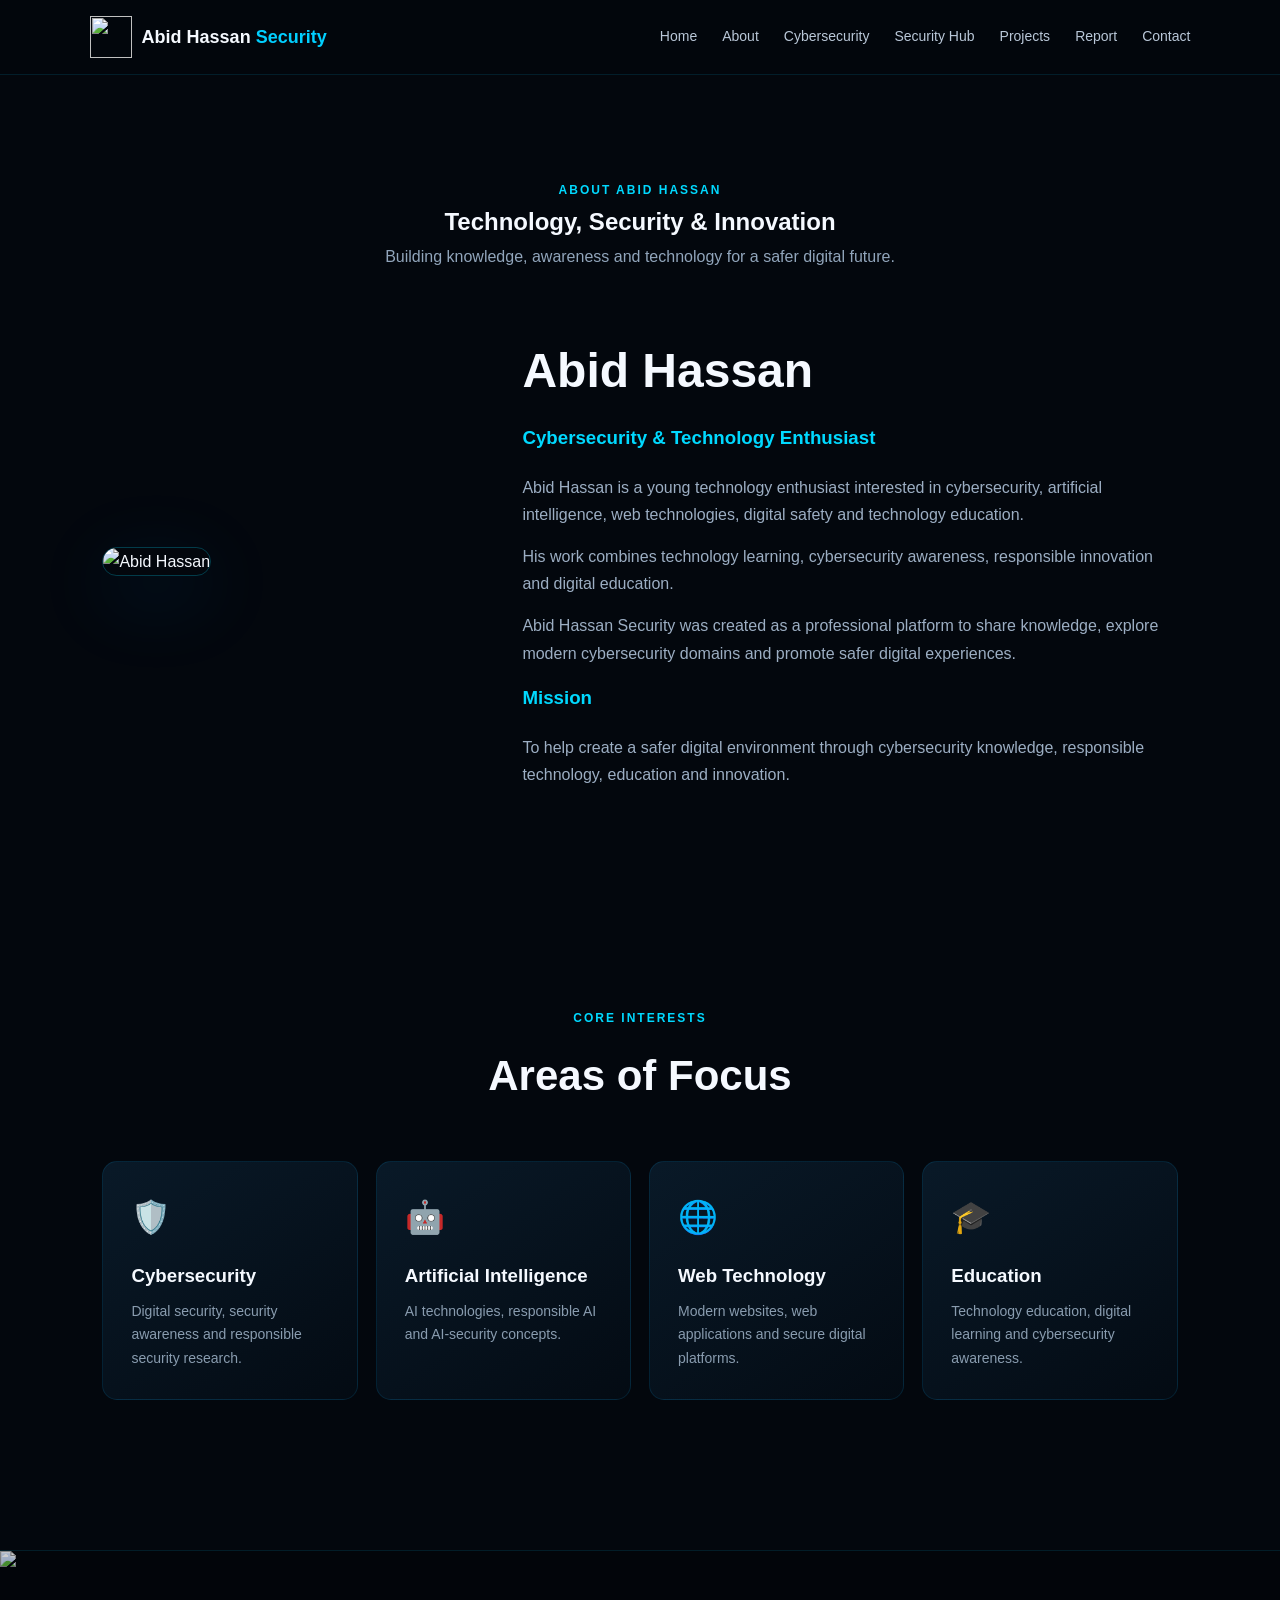
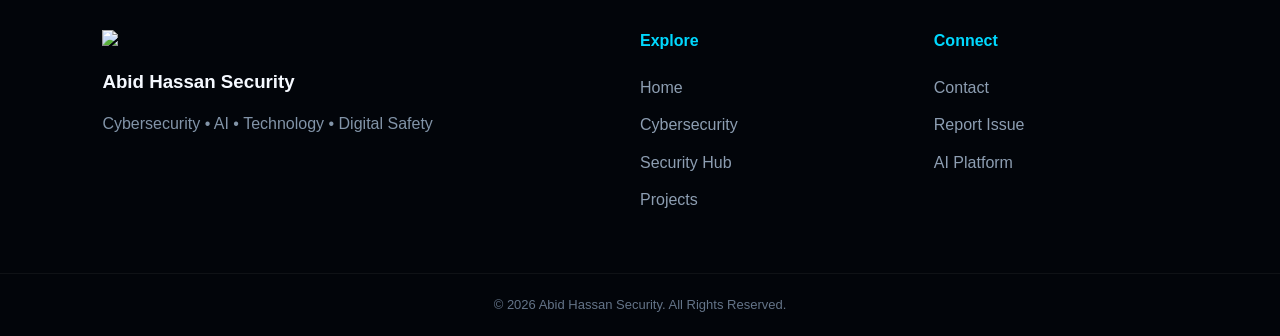
==== about.html @ 2f2d0b99 "Create about.html" ====
<!DOCTYPE html><html lang="en">
<head>
<meta charset="UTF-8">
<meta name="viewport" content="width=device-width, initial-scale=1.0">
<title>About Abid Hassan | Abid Hassan Security</title>
<link rel="stylesheet" href="css/style.css">
</head><body><header class="navbar"><a href="index.html" class="brand">
<img src="https://raw.githubusercontent.com/namkfoundation/abid-hassan-security/fb8f4940ae5624126b6e4bd5042d0699e70e4935/file_0000000018d48211a0d478bd976e3e3c.png">
<span>Abid Hassan <b>Security</b></span>
</a><button class="menu-btn" id="menuBtn">☰</button>

<nav id="navMenu">
<a href="index.html">Home</a>
<a href="about.html">About</a>
<a href="services.html">Cybersecurity</a>
<a href="security-hub.html">Security Hub</a>
<a href="projects.html">Projects</a>
<a href="report.html">Report</a>
<a href="contact.html">Contact</a>
</nav></header><main><section class="section"><div class="section-heading"><span class="section-tag">ABOUT ABID HASSAN</span>

<h1>Technology, Security & Innovation</h1><p>
Building knowledge, awareness and technology for a safer digital future.
</p></div><div class="about-preview"><div class="profile-image"><img src="https://raw.githubusercontent.com/namkfoundation/abid-hassan-security/aa9bbcb8695d0a6e6bb250c6fa097f290bcb20d4/file_000000001f708208ba8bdd64ca1b322e.png"
alt="Abid Hassan">

</div><div class="about-text"><h2>Abid Hassan</h2><h3>Cybersecurity & Technology Enthusiast</h3><p>
Abid Hassan is a young technology enthusiast interested in
cybersecurity, artificial intelligence, web technologies,
digital safety and technology education.
</p><p>
His work combines technology learning, cybersecurity awareness,
responsible innovation and digital education.
</p><p>
Abid Hassan Security was created as a professional platform to
share knowledge, explore modern cybersecurity domains and promote
safer digital experiences.
</p><h3>Mission</h3><p>
To help create a safer digital environment through cybersecurity
knowledge, responsible technology, education and innovation.
</p></div></div></section><section class="section"><div class="section-heading"><span class="section-tag">CORE INTERESTS</span>

<h2>Areas of Focus</h2></div><div class="card-grid"><div class="security-card">
<span>🛡️</span>
<h3>Cybersecurity</h3>
<p>Digital security, security awareness and responsible security research.</p>
</div><div class="security-card">
<span>🤖</span>
<h3>Artificial Intelligence</h3>
<p>AI technologies, responsible AI and AI-security concepts.</p>
</div><div class="security-card">
<span>🌐</span>
<h3>Web Technology</h3>
<p>Modern websites, web applications and secure digital platforms.</p>
</div><div class="security-card">
<span>🎓</span>
<h3>Education</h3>
<p>Technology education, digital learning and cybersecurity awareness.</p>
</div></div></section></main><footer><div class="footer-image">
<img src="https://raw.githubusercontent.com/namkfoundation/abid-hassan-security/aa9bbcb8695d0a6e6bb250c6fa097f290bcb20d4/file_00000000b5c482118110d3dd2d771f47.png">
</div><div class="footer-content"><div class="footer-brand">
<img src="https://raw.githubusercontent.com/namkfoundation/abid-hassan-security/fb8f4940ae5624126b6e4bd5042d0699e70e4935/file_0000000018d48211a0d478bd976e3e3c.png">
<h3>Abid Hassan Security</h3>
<p>Cybersecurity • AI • Technology • Digital Safety</p>
</div><div class="footer-links">
<h4>Explore</h4>
<a href="index.html">Home</a>
<a href="services.html">Cybersecurity</a>
<a href="security-hub.html">Security Hub</a>
<a href="projects.html">Projects</a>
</div><div class="footer-links">
<h4>Connect</h4>
<a href="contact.html">Contact</a>
<a href="report.html">Report Issue</a>
<a href="https://abidhasanlive.vercel.app" target="_blank">AI Platform</a>
</div></div><div class="copyright">
© 2026 Abid Hassan Security. All Rights Reserved.
</div></footer><script src="js/script.js"></script></body>
</html>
---- css/style.css ----
* {
    margin: 0;
    padding: 0;
    box-sizing: border-box;
}

html {
    scroll-behavior: smooth;
}

body {
    font-family: Arial, Helvetica, sans-serif;
    background: #03070d;
    color: #f5f9ff;
    line-height: 1.7;
}

a {
    text-decoration: none;
    color: inherit;
}

.navbar {
    position: sticky;
    top: 0;
    z-index: 1000;

    display: flex;
    align-items: center;
    justify-content: space-between;

    padding: 16px 7%;

    background: rgba(3, 7, 13, 0.9);
    backdrop-filter: blur(15px);

    border-bottom: 1px solid rgba(0, 200, 255, 0.12);
}

.brand {
    display: flex;
    align-items: center;
    gap: 10px;

    font-size: 18px;
    font-weight: 700;
}

.brand img {
    width: 42px;
    height: 42px;
    object-fit: contain;
}

.brand b {
    color: #00cfff;
}

nav {
    display: flex;
    gap: 25px;
}

nav a {
    color: #b9c7d8;
    font-size: 14px;
    transition: .3s;
}

nav a:hover {
    color: #00d9ff;
}

.menu-btn {
    display: none;
    background: none;
    border: 0;
    color: white;
    font-size: 28px;
}

.hero {
    min-height: 88vh;

    display: flex;
    align-items: center;
    justify-content: space-between;

    padding: 70px 8%;

    position: relative;
    overflow: hidden;

    background:
        radial-gradient(circle at 80% 45%, rgba(0, 170, 255, .16), transparent 30%),
        radial-gradient(circle at 20% 80%, rgba(0, 100, 255, .08), transparent 30%);
}

.hero-content {
    max-width: 650px;
    z-index: 2;
}

.badge,
.section-tag {
    color: #00d9ff;
    font-size: 12px;
    letter-spacing: 2px;
    font-weight: bold;
}

.hero h1 {
    font-size: clamp(48px, 7vw, 90px);
    line-height: 1.05;
    margin: 20px 0;
}

.hero h1 span {
    color: #00d9ff;
}

.hero p {
    max-width: 600px;
    color: #9fb0c5;
    font-size: 17px;
}

.hero-buttons {
    display: flex;
    gap: 15px;
    margin-top: 30px;
}

.btn {
    display: inline-block;

    padding: 13px 22px;

    border-radius: 8px;

    font-weight: 700;

    transition: .3s;
}

.primary {
    background: #00bfe8;
    color: #001018;
}

.primary:hover {
    transform: translateY(-3px);
    box-shadow: 0 10px 30px rgba(0, 200, 255, .25);
}

.secondary {
    border: 1px solid #23546b;
    color: #dcefff;
}

.secondary:hover {
    border-color: #00d9ff;
}

.hero-visual {
    width: 420px;
    height: 420px;
    position: relative;

    display: flex;
    align-items: center;
    justify-content: center;
}

.shield {
    width: 180px;
    height: 210px;

    display: flex;
    align-items: center;
    justify-content: center;

    font-size: 100px;

    border: 1px solid rgba(0, 220, 255, .4);

    background: rgba(0, 160, 220, .05);

    clip-path: polygon(
        50% 0%,
        90% 15%,
        85% 65%,
        50% 100%,
        15% 65%,
        10% 15%
    );

    box-shadow:
        0 0 40px rgba(0, 210, 255, .18),
        inset 0 0 40px rgba(0, 210, 255, .08);

    animation: float 4s ease-in-out infinite;
}

.orbit {
    position: absolute;

    border: 1px solid rgba(0, 200, 255, .2);

    border-radius: 50%;

    animation: spin 12s linear infinite;
}

.orbit1 {
    width: 310px;
    height: 310px;
}

.orbit2 {
    width: 400px;
    height: 400px;

    animation-duration: 18s;
    animation-direction: reverse;
}

.node {
    width: 8px;
    height: 8px;

    border-radius: 50%;

    background: #00d9ff;

    position: absolute;

    box-shadow: 0 0 20px #00d9ff;
}

.node1 {
    top: 35px;
    left: 190px;
}

.node2 {
    right: 20px;
    top: 200px;
}

.node3 {
    bottom: 50px;
    left: 80px;
}

.node4 {
    left: 30px;
    top: 100px;
}

@keyframes spin {
    to {
        transform: rotate(360deg);
    }
}

@keyframes float {
    0%, 100% {
        transform: translateY(0);
    }

    50% {
        transform: translateY(-15px);
    }
}

.section {
    padding: 100px 8%;
}

.about-preview {
    display: grid;
    grid-template-columns: 350px 1fr;
    gap: 70px;
    align-items: center;
}

.profile-image {
    position: relative;
}

.profile-image img {
    width: 100%;
    border-radius: 20px;

    border: 1px solid rgba(0, 220, 255, .25);

    box-shadow:
        0 20px 80px rgba(0, 150, 255, .15);
}

.about-text h2 {
    font-size: 48px;
    margin: 10px 0;
}

.about-text h3 {
    color: #00d9ff;
    margin-bottom: 20px;
}

.about-text p {
    color: #9caec3;
    margin-bottom: 15px;
}

.text-link {
    display: inline-block;
    margin-top: 15px;

    color: #00d9ff;
    font-weight: bold;
}

.section-heading {
    text-align: center;
    max-width: 700px;
    margin: 0 auto 50px;
}

.section-heading h2 {
    font-size: 42px;
    margin: 10px 0;
}

.section-heading p {
    color: #91a5bb;
}

.card-grid {
    display: grid;

    grid-template-columns: repeat(4, 1fr);

    gap: 18px;
}

.security-card {
    padding: 28px;

    min-height: 220px;

    background: linear-gradient(
        145deg,
        rgba(10, 28, 43, .9),
        rgba(4, 12, 20, .9)
    );

    border: 1px solid rgba(0, 180, 255, .13);

    border-radius: 15px;

    transition: .3s;
}

.security-card:hover {
    transform: translateY(-7px);

    border-color: rgba(0, 220, 255, .5);

    box-shadow: 0 15px 40px rgba(0, 170, 255, .08);
}

.security-card span {
    font-size: 32px;
}

.security-card h3 {
    margin: 15px 0 8px;
}

.security-card p {
    color: #899caf;
    font-size: 14px;
}

.cta {
    display: flex;

    align-items: center;
    justify-content: space-between;

    gap: 30px;

    background:
        linear-gradient(
            100deg,
            rgba(0, 170, 230, .08),
            rgba(0, 0, 0, 0)
        );

    border-top: 1px solid rgba(0, 190, 255, .12);
    border-bottom: 1px solid rgba(0, 190, 255, .12);
}

.cta h2 {
    font-size: 38px;
    margin: 8px 0;
}

.cta p {
    color: #91a5bb;
}

.ai-section {
    padding-top: 50px;
}

.ai-box {
    display: flex;
    align-items: center;
    justify-content: space-between;

    padding: 45px;

    border-radius: 20px;

    border: 1px solid rgba(0, 200, 255, .18);

    background:
        radial-gradient(
            circle at 90% 50%,
            rgba(0, 200, 255, .1),
            transparent 40%
        );
}

.ai-box h2 {
    font-size: 38px;
    margin: 8px 0;
}

.ai-box p {
    color: #94a8bb;
}

footer {
    margin-top: 50px;

    background: #02050a;

    border-top: 1px solid rgba(0, 200, 255, .12);
}

.footer-image img {
    width: 100%;
    max-height: 260px;
    object-fit: cover;
    display: block;
    opacity: .8;
}

.footer-content {
    display: grid;
    grid-template-columns: 2fr 1fr 1fr;

    gap: 50px;

    padding: 60px 8%;
}

.footer-brand img {
    width: 55px;
}

.footer-brand h3 {
    margin: 12px 0;
}

.footer-brand p {
    color: #8294a8;
}

.footer-links {
    display: flex;
    flex-direction: column;
    gap: 10px;
}

.footer-links h4 {
    color: #00d9ff;
    margin-bottom: 10px;
}

.footer-links a {
    color: #8d9eb2;
}

.footer-links a:hover {
    color: #00d9ff;
}

.socials {
    display: flex;
    flex-wrap: wrap;

    justify-content: center;

    gap: 15px;

    padding: 25px 8%;

    border-top: 1px solid rgba(255,255,255,.05);
}

.socials a {
    color: #9dafc2;
    font-size: 13px;
}

.socials a:hover {
    color: #00d9ff;
}

.copyright {
    text-align: center;

    padding: 20px;

    color: #647488;

    font-size: 13px;

    border-top: 1px solid rgba(255,255,255,.05);
}

@media (max-width: 1000px) {

    .card-grid {
        grid-template-columns: repeat(2, 1fr);
    }

    .hero {
        flex-direction: column;
        text-align: center;
    }

    .hero-content {
        margin-bottom: 50px;
    }

    .hero-buttons {
        justify-content: center;
    }

}

@media (max-width: 750px) {

    .navbar {
        padding: 12px 5%;
    }

    .menu-btn {
        display: block;
    }

    nav {
        display: none;

        position: absolute;

        top: 70px;
        left: 0;

        width: 100%;

        padding: 20px;

        flex-direction: column;

        background: #03070d;

        border-bottom: 1px solid rgba(0, 200, 255, .15);
    }

    nav.active {
        display: flex;
    }

    .hero {
        min-height: auto;
        padding: 80px 6%;
    }

    .hero-visual {
        width: 300px;
        height: 300px;
    }

    .shield {
        width: 130px;
        height: 160px;
        font-size: 70px;
    }

    .orbit1 {
        width: 230px;
        height: 230px;
    }

    .orbit2 {
        width: 290px;
        height: 290px;
    }

    .section {
        padding: 70px 6%;
    }

    .about-preview {
        grid-template-columns: 1fr;
        gap: 35px;
    }

    .card-grid {
        grid-template-columns: 1fr;
    }

    .cta,
    .ai-box {
        flex-direction: column;
        align-items: flex-start;
    }

    .footer-content {
        grid-template-columns: 1fr;
    }

    .section-heading h2 {
        font-size: 32px;
    }

    .about-text h2 {
        font-size: 38px;
    }

}
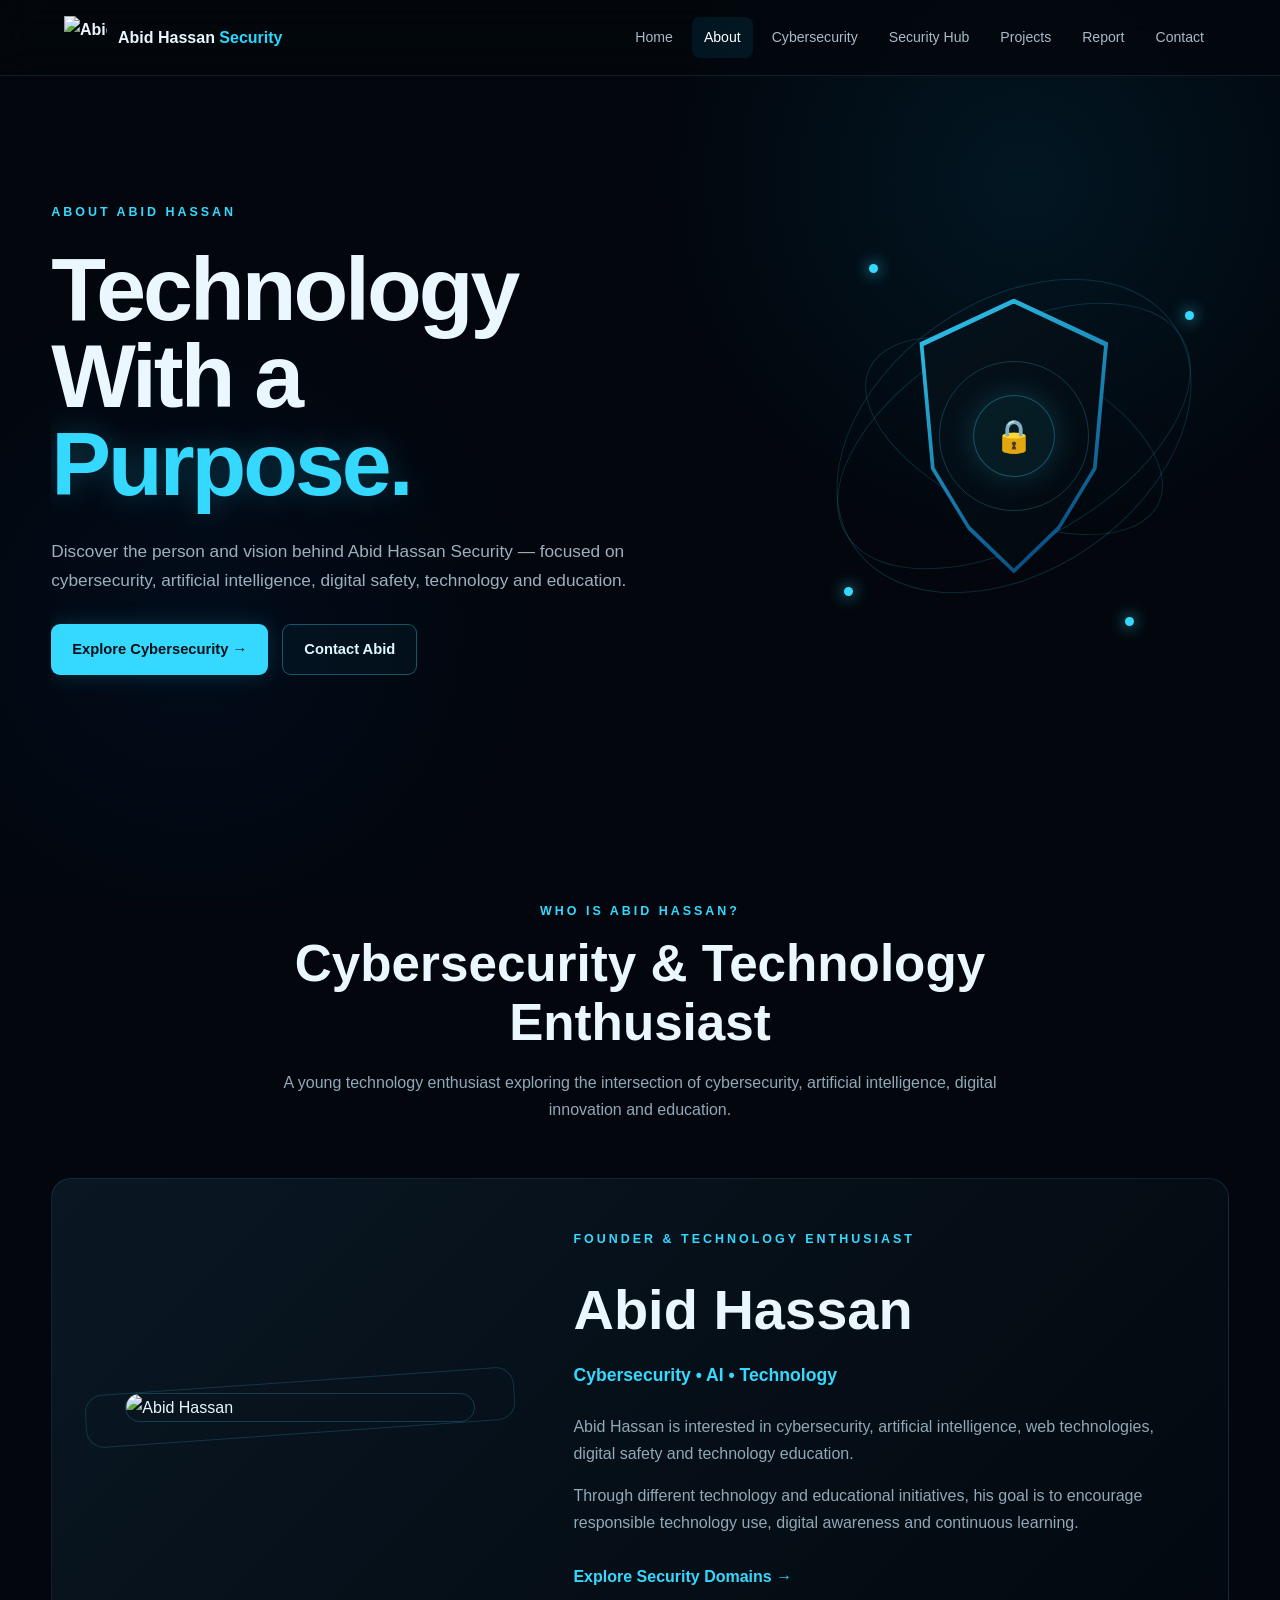
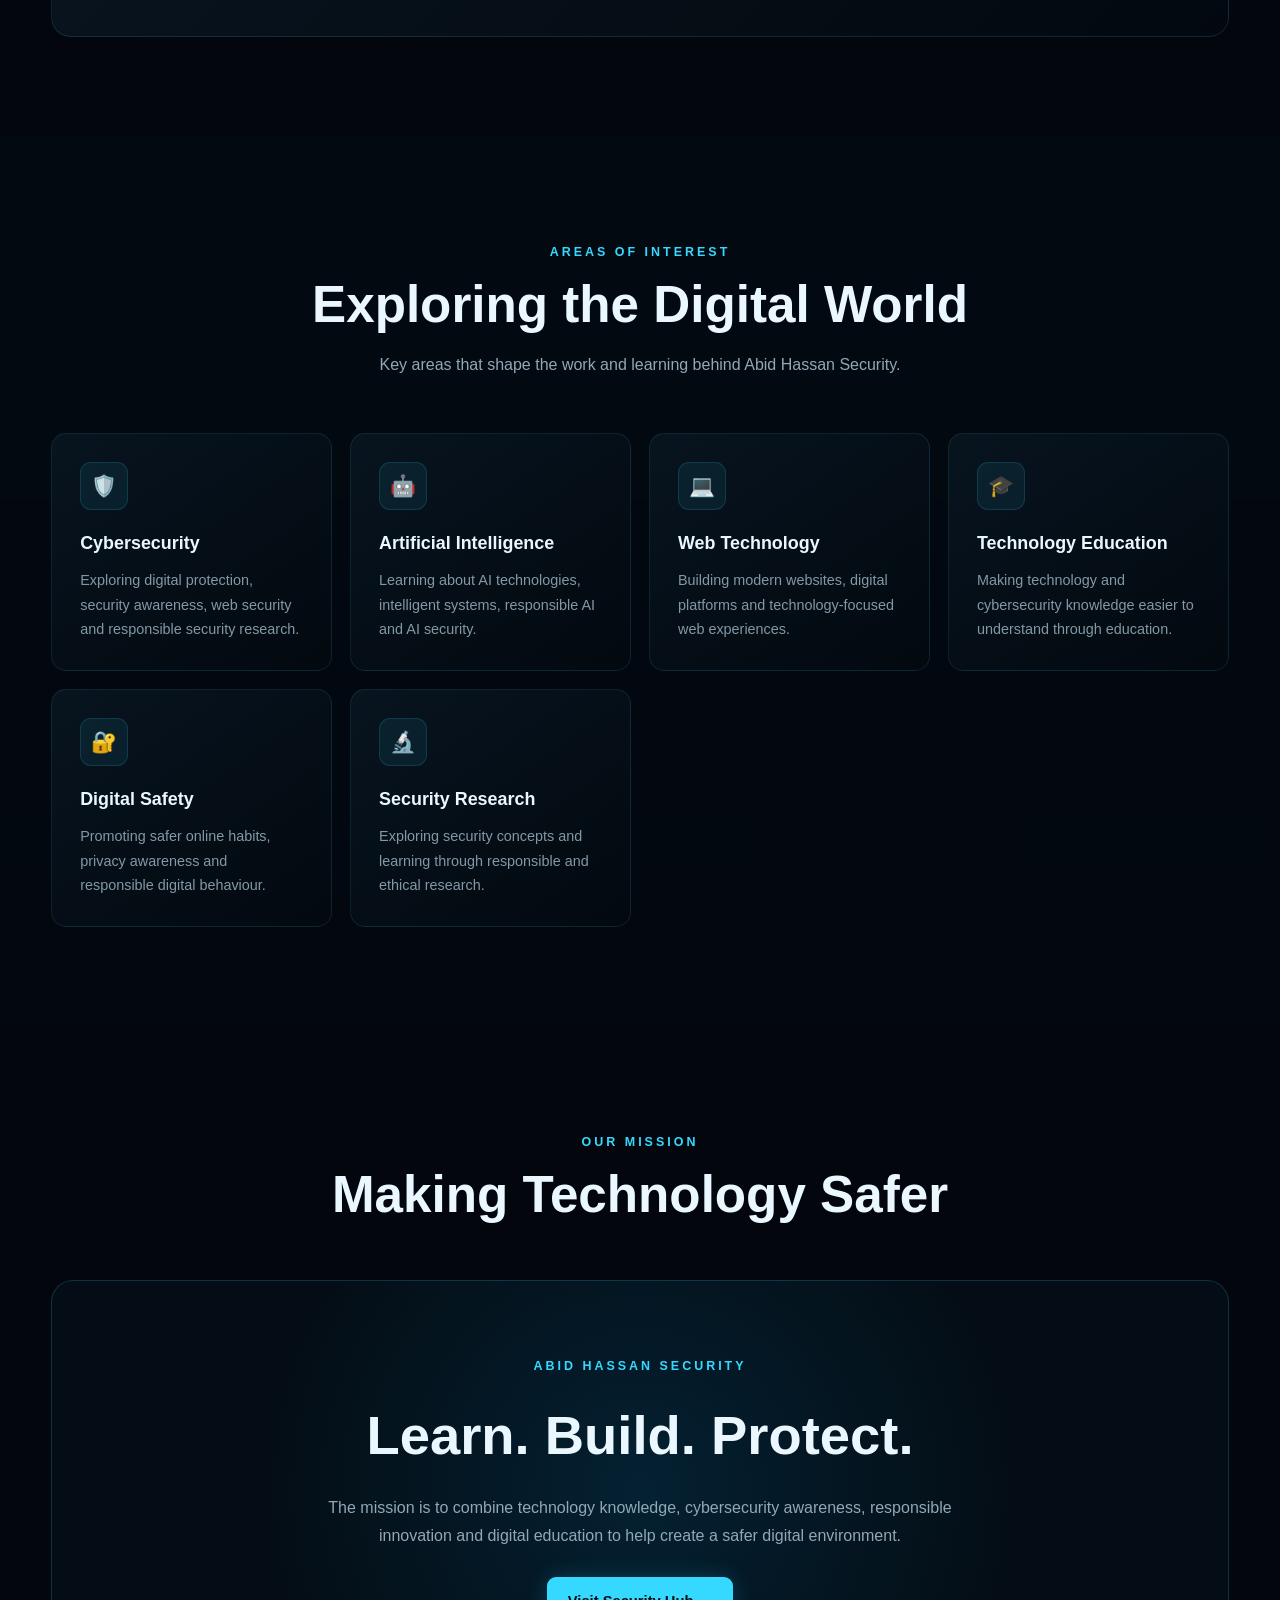
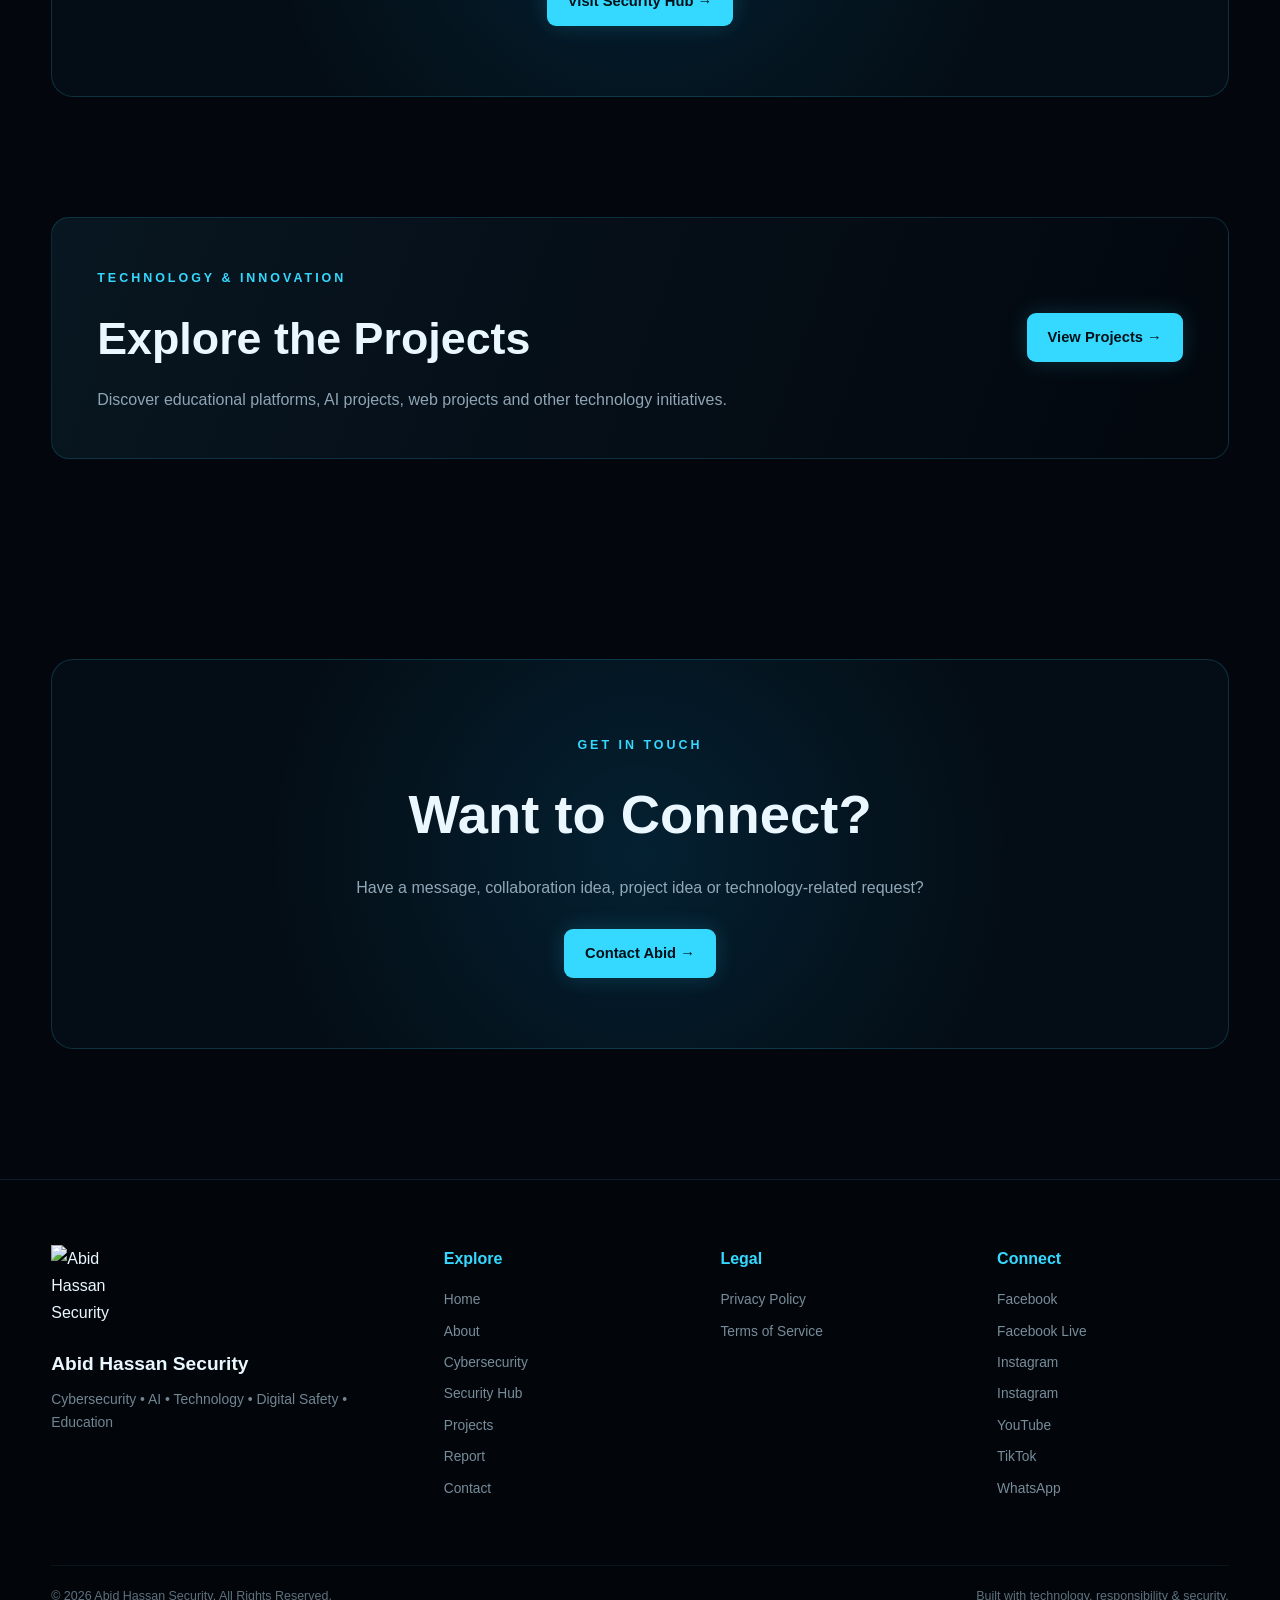
==== commit 5f522f52: "Update about.html" ====
--- a/about.html
+++ b/about.html
@@ -1,79 +1,583 @@
-<!DOCTYPE html><html lang="en">
+<!DOCTYPE html>
+<html lang="en">
 <head>
-<meta charset="UTF-8">
-<meta name="viewport" content="width=device-width, initial-scale=1.0">
-<title>About Abid Hassan | Abid Hassan Security</title>
-<link rel="stylesheet" href="css/style.css">
-</head><body><header class="navbar"><a href="index.html" class="brand">
-<img src="https://raw.githubusercontent.com/namkfoundation/abid-hassan-security/fb8f4940ae5624126b6e4bd5042d0699e70e4935/file_0000000018d48211a0d478bd976e3e3c.png">
-<span>Abid Hassan <b>Security</b></span>
-</a><button class="menu-btn" id="menuBtn">☰</button>
-
-<nav id="navMenu">
-<a href="index.html">Home</a>
-<a href="about.html">About</a>
-<a href="services.html">Cybersecurity</a>
-<a href="security-hub.html">Security Hub</a>
-<a href="projects.html">Projects</a>
-<a href="report.html">Report</a>
-<a href="contact.html">Contact</a>
-</nav></header><main><section class="section"><div class="section-heading"><span class="section-tag">ABOUT ABID HASSAN</span>
-
-<h1>Technology, Security & Innovation</h1><p>
-Building knowledge, awareness and technology for a safer digital future.
-</p></div><div class="about-preview"><div class="profile-image"><img src="https://raw.githubusercontent.com/namkfoundation/abid-hassan-security/aa9bbcb8695d0a6e6bb250c6fa097f290bcb20d4/file_000000001f708208ba8bdd64ca1b322e.png"
-alt="Abid Hassan">
-
-</div><div class="about-text"><h2>Abid Hassan</h2><h3>Cybersecurity & Technology Enthusiast</h3><p>
-Abid Hassan is a young technology enthusiast interested in
-cybersecurity, artificial intelligence, web technologies,
-digital safety and technology education.
-</p><p>
-His work combines technology learning, cybersecurity awareness,
-responsible innovation and digital education.
-</p><p>
-Abid Hassan Security was created as a professional platform to
-share knowledge, explore modern cybersecurity domains and promote
-safer digital experiences.
-</p><h3>Mission</h3><p>
-To help create a safer digital environment through cybersecurity
-knowledge, responsible technology, education and innovation.
-</p></div></div></section><section class="section"><div class="section-heading"><span class="section-tag">CORE INTERESTS</span>
-
-<h2>Areas of Focus</h2></div><div class="card-grid"><div class="security-card">
-<span>🛡️</span>
-<h3>Cybersecurity</h3>
-<p>Digital security, security awareness and responsible security research.</p>
-</div><div class="security-card">
-<span>🤖</span>
-<h3>Artificial Intelligence</h3>
-<p>AI technologies, responsible AI and AI-security concepts.</p>
-</div><div class="security-card">
-<span>🌐</span>
-<h3>Web Technology</h3>
-<p>Modern websites, web applications and secure digital platforms.</p>
-</div><div class="security-card">
-<span>🎓</span>
-<h3>Education</h3>
-<p>Technology education, digital learning and cybersecurity awareness.</p>
-</div></div></section></main><footer><div class="footer-image">
-<img src="https://raw.githubusercontent.com/namkfoundation/abid-hassan-security/aa9bbcb8695d0a6e6bb250c6fa097f290bcb20d4/file_00000000b5c482118110d3dd2d771f47.png">
-</div><div class="footer-content"><div class="footer-brand">
-<img src="https://raw.githubusercontent.com/namkfoundation/abid-hassan-security/fb8f4940ae5624126b6e4bd5042d0699e70e4935/file_0000000018d48211a0d478bd976e3e3c.png">
-<h3>Abid Hassan Security</h3>
-<p>Cybersecurity • AI • Technology • Digital Safety</p>
-</div><div class="footer-links">
-<h4>Explore</h4>
-<a href="index.html">Home</a>
-<a href="services.html">Cybersecurity</a>
-<a href="security-hub.html">Security Hub</a>
-<a href="projects.html">Projects</a>
-</div><div class="footer-links">
-<h4>Connect</h4>
-<a href="contact.html">Contact</a>
-<a href="report.html">Report Issue</a>
-<a href="https://abidhasanlive.vercel.app" target="_blank">AI Platform</a>
-</div></div><div class="copyright">
-© 2026 Abid Hassan Security. All Rights Reserved.
-</div></footer><script src="js/script.js"></script></body>
+    <meta charset="UTF-8">
+    <meta name="viewport" content="width=device-width, initial-scale=1.0">
+
+    <title>About Abid Hassan | Abid Hassan Security</title>
+
+    <meta name="description" content="Learn about Abid Hassan, his cybersecurity, AI, technology and digital safety interests.">
+    <meta name="author" content="Abid Hassan">
+    <meta name="robots" content="index, follow">
+    <meta name="theme-color" content="#03070d">
+
+    <meta property="og:title" content="About Abid Hassan | Abid Hassan Security">
+    <meta property="og:description" content="Cybersecurity • AI • Technology • Digital Safety • Education">
+    <meta property="og:type" content="website">
+    <meta property="og:image" content="https://raw.githubusercontent.com/namkfoundation/abid-hassan-security/aa9bbcb8695d0a6e6bb250c6fa097f290bcb20d4/file_000000001f708208ba8bdd64ca1b322e.png">
+
+    <link rel="icon" type="image/png" href="assets/favicon.png">
+    <link rel="stylesheet" href="css/style.css">
+
+    <!-- Google Analytics -->
+    <script async src="https://www.googletagmanager.com/gtag/js?id=G-L0M68FBBTL"></script>
+    <script>
+        window.dataLayer = window.dataLayer || [];
+        function gtag(){dataLayer.push(arguments);}
+        gtag('js', new Date());
+
+        gtag('config', 'G-L0M68FBBTL');
+    </script>
+</head>
+
+<body>
+
+<!-- ================= HEADER ================= -->
+
+<header class="navbar">
+
+    <a href="index.html" class="logo">
+        <img
+            src="https://raw.githubusercontent.com/namkfoundation/abid-hassan-security/fb8f4940ae5624126b6e4bd5042d0699e70e4935/file_0000000018d48211a0d478bd976e3e3c.png"
+            alt="Abid Hassan Security Logo"
+        >
+        <span>Abid Hassan <strong>Security</strong></span>
+    </a>
+
+    <button
+        class="menu-btn"
+        id="menuBtn"
+        type="button"
+        aria-label="Toggle navigation"
+        aria-expanded="false"
+    >
+        ☰
+    </button>
+
+    <nav class="nav-menu" id="navMenu">
+
+        <a href="index.html">Home</a>
+        <a href="about.html" class="active">About</a>
+        <a href="services.html">Cybersecurity</a>
+        <a href="security-hub.html">Security Hub</a>
+        <a href="projects.html">Projects</a>
+        <a href="report.html">Report</a>
+        <a href="contact.html">Contact</a>
+
+    </nav>
+
+</header>
+
+
+<!-- ================= PAGE HERO ================= -->
+
+<section class="hero page-hero">
+
+    <div class="hero-content">
+
+        <span class="hero-label">
+            ABOUT ABID HASSAN
+        </span>
+
+        <h1>
+            Technology With a
+            <span>Purpose.</span>
+        </h1>
+
+        <p>
+            Discover the person and vision behind Abid Hassan Security —
+            focused on cybersecurity, artificial intelligence,
+            digital safety, technology and education.
+        </p>
+
+        <div class="hero-buttons">
+
+            <a href="services.html" class="btn primary-btn">
+                Explore Cybersecurity →
+            </a>
+
+            <a href="contact.html" class="btn secondary-btn">
+                Contact Abid
+            </a>
+
+        </div>
+
+    </div>
+
+
+    <div class="hero-visual">
+
+        <div class="orbit orbit-one"></div>
+        <div class="orbit orbit-two"></div>
+        <div class="orbit orbit-three"></div>
+
+        <div class="shield">
+
+            <div class="shield-inner">
+
+                <div class="shield-lock">
+                    🔒
+                </div>
+
+                <div class="shield-ring"></div>
+
+            </div>
+
+        </div>
+
+        <div class="node node-one"></div>
+        <div class="node node-two"></div>
+        <div class="node node-three"></div>
+        <div class="node node-four"></div>
+
+    </div>
+
+</section>
+
+
+<!-- ================= PROFILE ================= -->
+
+<section class="section">
+
+    <div class="section-heading">
+
+        <span>WHO IS ABID HASSAN?</span>
+
+        <h2>
+            Cybersecurity & Technology Enthusiast
+        </h2>
+
+        <p>
+            A young technology enthusiast exploring the intersection
+            of cybersecurity, artificial intelligence, digital
+            innovation and education.
+        </p>
+
+    </div>
+
+
+    <div class="about-preview">
+
+        <div class="about-image">
+
+            <img
+                src="https://raw.githubusercontent.com/namkfoundation/abid-hassan-security/aa9bbcb8695d0a6e6bb250c6fa097f290bcb20d4/file_000000001f708208ba8bdd64ca1b322e.png"
+                alt="Abid Hassan"
+            >
+
+        </div>
+
+
+        <div class="about-content">
+
+            <span class="small-label">
+                FOUNDER & TECHNOLOGY ENTHUSIAST
+            </span>
+
+            <h2>
+                Abid Hassan
+            </h2>
+
+            <h3>
+                Cybersecurity • AI • Technology
+            </h3>
+
+            <p>
+                Abid Hassan is interested in cybersecurity,
+                artificial intelligence, web technologies,
+                digital safety and technology education.
+            </p>
+
+            <p>
+                Through different technology and educational
+                initiatives, his goal is to encourage responsible
+                technology use, digital awareness and continuous
+                learning.
+            </p>
+
+            <a href="services.html" class="text-link">
+                Explore Security Domains →
+            </a>
+
+        </div>
+
+    </div>
+
+</section>
+
+
+<!-- ================= FOCUS AREAS ================= -->
+
+<section class="section dark-section">
+
+    <div class="section-heading">
+
+        <span>AREAS OF INTEREST</span>
+
+        <h2>
+            Exploring the Digital World
+        </h2>
+
+        <p>
+            Key areas that shape the work and learning behind
+            Abid Hassan Security.
+        </p>
+
+    </div>
+
+
+    <div class="security-grid">
+
+        <div class="security-card">
+
+            <div class="card-icon">🛡️</div>
+
+            <h3>
+                Cybersecurity
+            </h3>
+
+            <p>
+                Exploring digital protection, security awareness,
+                web security and responsible security research.
+            </p>
+
+        </div>
+
+
+        <div class="security-card">
+
+            <div class="card-icon">🤖</div>
+
+            <h3>
+                Artificial Intelligence
+            </h3>
+
+            <p>
+                Learning about AI technologies, intelligent systems,
+                responsible AI and AI security.
+            </p>
+
+        </div>
+
+
+        <div class="security-card">
+
+            <div class="card-icon">💻</div>
+
+            <h3>
+                Web Technology
+            </h3>
+
+            <p>
+                Building modern websites, digital platforms and
+                technology-focused web experiences.
+            </p>
+
+        </div>
+
+
+        <div class="security-card">
+
+            <div class="card-icon">🎓</div>
+
+            <h3>
+                Technology Education
+            </h3>
+
+            <p>
+                Making technology and cybersecurity knowledge
+                easier to understand through education.
+            </p>
+
+        </div>
+
+
+        <div class="security-card">
+
+            <div class="card-icon">🔐</div>
+
+            <h3>
+                Digital Safety
+            </h3>
+
+            <p>
+                Promoting safer online habits, privacy awareness
+                and responsible digital behaviour.
+            </p>
+
+        </div>
+
+
+        <div class="security-card">
+
+            <div class="card-icon">🔬</div>
+
+            <h3>
+                Security Research
+            </h3>
+
+            <p>
+                Exploring security concepts and learning through
+                responsible and ethical research.
+            </p>
+
+        </div>
+
+    </div>
+
+</section>
+
+
+<!-- ================= MISSION ================= -->
+
+<section class="section">
+
+    <div class="section-heading">
+
+        <span>OUR MISSION</span>
+
+        <h2>
+            Making Technology Safer
+        </h2>
+
+    </div>
+
+
+    <div class="cta">
+
+        <span>
+            ABID HASSAN SECURITY
+        </span>
+
+        <h2>
+            Learn. Build. Protect.
+        </h2>
+
+        <p>
+            The mission is to combine technology knowledge,
+            cybersecurity awareness, responsible innovation
+            and digital education to help create a safer
+            digital environment.
+        </p>
+
+        <a
+            href="security-hub.html"
+            class="btn primary-btn"
+        >
+            Visit Security Hub →
+        </a>
+
+    </div>
+
+</section>
+
+
+<!-- ================= TECHNOLOGY ================= -->
+
+<section class="section ai-section">
+
+    <div class="ai-box">
+
+        <div>
+
+            <span>
+                TECHNOLOGY & INNOVATION
+            </span>
+
+            <h2>
+                Explore the Projects
+            </h2>
+
+            <p>
+                Discover educational platforms, AI projects,
+                web projects and other technology initiatives.
+            </p>
+
+        </div>
+
+
+        <a
+            href="projects.html"
+            class="btn primary-btn"
+        >
+            View Projects →
+        </a>
+
+    </div>
+
+</section>
+
+
+<!-- ================= CONTACT CTA ================= -->
+
+<section class="section">
+
+    <div class="cta">
+
+        <span>
+            GET IN TOUCH
+        </span>
+
+        <h2>
+            Want to Connect?
+        </h2>
+
+        <p>
+            Have a message, collaboration idea, project idea
+            or technology-related request?
+        </p>
+
+        <a
+            href="contact.html"
+            class="btn primary-btn"
+        >
+            Contact Abid →
+        </a>
+
+    </div>
+
+</section>
+
+
+<!-- ================= FOOTER ================= -->
+
+<footer class="footer">
+
+    <div class="footer-container">
+
+
+        <div class="footer-brand">
+
+            <img
+                src="https://raw.githubusercontent.com/namkfoundation/abid-hassan-security/aa9bbcb8695d0a6e6bb250c6fa097f290bcb20d4/file_00000000b5c482118110d3dd2d771f47.png"
+                alt="Abid Hassan Security"
+            >
+
+            <h3>
+                Abid Hassan Security
+            </h3>
+
+            <p>
+                Cybersecurity • AI • Technology • Digital Safety • Education
+            </p>
+
+        </div>
+
+
+        <div class="footer-links">
+
+            <h4>
+                Explore
+            </h4>
+
+            <a href="index.html">Home</a>
+            <a href="about.html">About</a>
+            <a href="services.html">Cybersecurity</a>
+            <a href="security-hub.html">Security Hub</a>
+            <a href="projects.html">Projects</a>
+            <a href="report.html">Report</a>
+            <a href="contact.html">Contact</a>
+
+        </div>
+
+
+        <div class="footer-links">
+
+            <h4>
+                Legal
+            </h4>
+
+            <a href="privacy.html">Privacy Policy</a>
+            <a href="terms.html">Terms of Service</a>
+
+        </div>
+
+
+        <div class="footer-links">
+
+            <h4>
+                Connect
+            </h4>
+
+            <a
+                href="https://m.facebook.com/abidhasanef/"
+                target="_blank"
+                rel="noopener noreferrer"
+            >
+                Facebook
+            </a>
+
+            <a
+                href="https://m.facebook.com/abidhasanlive/"
+                target="_blank"
+                rel="noopener noreferrer"
+            >
+                Facebook Live
+            </a>
+
+            <a
+                href="https://www.instagram.com/abidhasanlive"
+                target="_blank"
+                rel="noopener noreferrer"
+            >
+                Instagram
+            </a>
+
+            <a
+                href="https://www.instagram.com/abidhasanef"
+                target="_blank"
+                rel="noopener noreferrer"
+            >
+                Instagram
+            </a>
+
+            <a
+                href="https://m.youtube.com/@abidhasanlive"
+                target="_blank"
+                rel="noopener noreferrer"
+            >
+                YouTube
+            </a>
+
+            <a
+                href="https://www.tiktok.com/@abidhasanlive"
+                target="_blank"
+                rel="noopener noreferrer"
+            >
+                TikTok
+            </a>
+
+            <a
+                href="https://wa.me/8801959829484"
+                target="_blank"
+                rel="noopener noreferrer"
+            >
+                WhatsApp
+            </a>
+
+        </div>
+
+    </div>
+
+
+    <div class="footer-bottom">
+
+        <p>
+            © 2026 Abid Hassan Security. All Rights Reserved.
+        </p>
+
+        <p>
+            Built with technology, responsibility & security.
+        </p>
+
+    </div>
+
+</footer>
+
+
+<!-- ================= JAVASCRIPT ================= -->
+
+<script src="js/script.js"></script>
+
+</body>
 </html>
--- a/css/style.css
+++ b/css/style.css
@@ -11,638 +11,1089 @@
 body {
     font-family: Arial, Helvetica, sans-serif;
     background: #03070d;
-    color: #f5f9ff;
+    color: #eaf7ff;
     line-height: 1.7;
-}
+    overflow-x: hidden;
+}
+
+body::before {
+    content: "";
+    position: fixed;
+    inset: 0;
+    pointer-events: none;
+    background:
+        radial-gradient(circle at 80% 20%, rgba(0, 180, 255, 0.09), transparent 30%),
+        radial-gradient(circle at 15% 70%, rgba(0, 100, 255, 0.06), transparent 28%);
+    z-index: -1;
+}
+
+
+/* ================= GLOBAL ================= */
 
 a {
+    color: inherit;
     text-decoration: none;
-    color: inherit;
-}
+}
+
+img {
+    max-width: 100%;
+    display: block;
+}
+
+.section {
+    width: min(1200px, 92%);
+    margin: auto;
+    padding: 100px 0;
+}
+
+.dark-section {
+    width: 100%;
+    padding-left: 4%;
+    padding-right: 4%;
+    background:
+        linear-gradient(
+            180deg,
+            rgba(3, 10, 18, 0.8),
+            rgba(2, 8, 15, 0.95)
+        );
+}
+
+.section-heading {
+    max-width: 760px;
+    margin: 0 auto 55px;
+    text-align: center;
+}
+
+.section-heading span,
+.small-label,
+.hero-label,
+.cta > span,
+.ai-box span {
+    color: #35d9ff;
+    font-size: 0.78rem;
+    font-weight: 700;
+    letter-spacing: 3px;
+}
+
+.section-heading h2 {
+    margin: 12px 0 16px;
+    font-size: clamp(2rem, 5vw, 3.2rem);
+    line-height: 1.15;
+}
+
+.section-heading p {
+    color: #91a8b7;
+    font-size: 1rem;
+}
+
+
+/* ================= NAVBAR ================= */
 
 .navbar {
     position: sticky;
     top: 0;
     z-index: 1000;
 
+    min-height: 76px;
+    padding: 12px 5%;
+
     display: flex;
     align-items: center;
     justify-content: space-between;
 
-    padding: 16px 7%;
-
-    background: rgba(3, 7, 13, 0.9);
-    backdrop-filter: blur(15px);
-
-    border-bottom: 1px solid rgba(0, 200, 255, 0.12);
-}
-
-.brand {
-    display: flex;
-    align-items: center;
-    gap: 10px;
-
-    font-size: 18px;
+    background: rgba(3, 7, 13, 0.86);
+    border-bottom: 1px solid rgba(80, 200, 255, 0.12);
+
+    backdrop-filter: blur(18px);
+    -webkit-backdrop-filter: blur(18px);
+}
+
+.logo {
+    display: flex;
+    align-items: center;
+    gap: 11px;
+
     font-weight: 700;
-}
-
-.brand img {
+    font-size: 1rem;
+    white-space: nowrap;
+}
+
+.logo img {
+    width: 43px;
+    height: 43px;
+    object-fit: contain;
+}
+
+.logo strong {
+    color: #28d8ff;
+}
+
+.nav-menu {
+    display: flex;
+    align-items: center;
+    gap: 7px;
+}
+
+.nav-menu a {
+    padding: 9px 12px;
+
+    color: #a9bac6;
+    font-size: 0.88rem;
+
+    border-radius: 8px;
+
+    transition: 0.3s ease;
+}
+
+.nav-menu a:hover,
+.nav-menu a.active {
+    color: #ffffff;
+    background: rgba(0, 190, 255, 0.09);
+}
+
+.nav-menu a:hover {
+    color: #35d9ff;
+}
+
+.menu-btn {
+    display: none;
+
+    border: 1px solid rgba(53, 217, 255, 0.3);
+    background: rgba(0, 180, 255, 0.07);
+
+    color: #35d9ff;
+
     width: 42px;
     height: 42px;
-    object-fit: contain;
-}
-
-.brand b {
-    color: #00cfff;
-}
-
-nav {
-    display: flex;
-    gap: 25px;
-}
-
-nav a {
-    color: #b9c7d8;
-    font-size: 14px;
-    transition: .3s;
-}
-
-nav a:hover {
-    color: #00d9ff;
-}
-
-.menu-btn {
-    display: none;
-    background: none;
-    border: 0;
-    color: white;
-    font-size: 28px;
-}
+
+    border-radius: 9px;
+
+    font-size: 1.3rem;
+    cursor: pointer;
+}
+
+
+/* ================= HERO ================= */
 
 .hero {
-    min-height: 88vh;
+    position: relative;
+    min-height: 720px;
+
+    width: min(1250px, 92%);
+    margin: auto;
 
     display: flex;
     align-items: center;
     justify-content: space-between;
 
-    padding: 70px 8%;
-
+    gap: 50px;
+    overflow: hidden;
+}
+
+.hero-content {
+    width: 55%;
     position: relative;
-    overflow: hidden;
-
-    background:
-        radial-gradient(circle at 80% 45%, rgba(0, 170, 255, .16), transparent 30%),
-        radial-gradient(circle at 20% 80%, rgba(0, 100, 255, .08), transparent 30%);
-}
-
-.hero-content {
+    z-index: 2;
+}
+
+.hero-label {
+    display: inline-block;
+    margin-bottom: 22px;
+}
+
+.hero h1 {
+    font-size: clamp(3rem, 7vw, 6.2rem);
+    line-height: 0.98;
+    letter-spacing: -3px;
+    max-width: 800px;
+}
+
+.hero h1 span {
+    display: block;
+    color: #35d9ff;
+    text-shadow:
+        0 0 30px rgba(53, 217, 255, 0.25);
+}
+
+.hero-content > p {
     max-width: 650px;
-    z-index: 2;
-}
-
-.badge,
-.section-tag {
-    color: #00d9ff;
-    font-size: 12px;
-    letter-spacing: 2px;
-    font-weight: bold;
-}
-
-.hero h1 {
-    font-size: clamp(48px, 7vw, 90px);
-    line-height: 1.05;
-    margin: 20px 0;
-}
-
-.hero h1 span {
-    color: #00d9ff;
-}
-
-.hero p {
-    max-width: 600px;
-    color: #9fb0c5;
-    font-size: 17px;
+    margin: 28px 0;
+
+    color: #9db0bd;
+    font-size: 1.08rem;
 }
 
 .hero-buttons {
     display: flex;
-    gap: 15px;
-    margin-top: 30px;
-}
+    flex-wrap: wrap;
+    gap: 14px;
+}
+
+
+/* ================= BUTTONS ================= */
 
 .btn {
-    display: inline-block;
-
-    padding: 13px 22px;
-
-    border-radius: 8px;
+    display: inline-flex;
+    align-items: center;
+    justify-content: center;
+
+    min-height: 48px;
+    padding: 12px 21px;
+
+    border-radius: 9px;
 
     font-weight: 700;
-
-    transition: .3s;
-}
-
-.primary {
-    background: #00bfe8;
+    font-size: 0.92rem;
+
+    transition:
+        transform 0.3s ease,
+        box-shadow 0.3s ease,
+        background 0.3s ease;
+}
+
+.primary-btn {
     color: #001018;
-}
-
-.primary:hover {
+    background: #35d9ff;
+
+    box-shadow:
+        0 0 22px rgba(53, 217, 255, 0.18);
+}
+
+.primary-btn:hover {
     transform: translateY(-3px);
-    box-shadow: 0 10px 30px rgba(0, 200, 255, .25);
-}
-
-.secondary {
-    border: 1px solid #23546b;
-    color: #dcefff;
-}
-
-.secondary:hover {
-    border-color: #00d9ff;
-}
+
+    box-shadow:
+        0 0 35px rgba(53, 217, 255, 0.38);
+}
+
+.secondary-btn {
+    border: 1px solid rgba(53, 217, 255, 0.35);
+    color: #dff8ff;
+    background: rgba(53, 217, 255, 0.04);
+}
+
+.secondary-btn:hover {
+    transform: translateY(-3px);
+    border-color: #35d9ff;
+    background: rgba(53, 217, 255, 0.09);
+}
+
+
+/* ================= HERO VISUAL ================= */
 
 .hero-visual {
-    width: 420px;
-    height: 420px;
     position: relative;
 
+    width: 430px;
+    height: 430px;
+
+    flex-shrink: 0;
+
     display: flex;
     align-items: center;
     justify-content: center;
 }
 
 .shield {
-    width: 180px;
-    height: 210px;
-
-    display: flex;
-    align-items: center;
-    justify-content: center;
-
-    font-size: 100px;
-
-    border: 1px solid rgba(0, 220, 255, .4);
-
-    background: rgba(0, 160, 220, .05);
+    position: relative;
+
+    width: 230px;
+    height: 275px;
 
     clip-path: polygon(
         50% 0%,
-        90% 15%,
-        85% 65%,
+        91% 16%,
+        86% 62%,
+        70% 84%,
         50% 100%,
-        15% 65%,
-        10% 15%
+        30% 84%,
+        14% 62%,
+        9% 16%
     );
 
+    background:
+        linear-gradient(
+            145deg,
+            rgba(53, 217, 255, 0.95),
+            rgba(0, 70, 150, 0.7)
+        );
+
     box-shadow:
-        0 0 40px rgba(0, 210, 255, .18),
-        inset 0 0 40px rgba(0, 210, 255, .08);
-
-    animation: float 4s ease-in-out infinite;
+        0 0 70px rgba(0, 180, 255, 0.35);
+
+    animation: floating 5s ease-in-out infinite;
+}
+
+.shield-inner {
+    position: absolute;
+    inset: 5px;
+
+    clip-path: inherit;
+
+    background:
+        linear-gradient(
+            145deg,
+            #06131d,
+            #02070c
+        );
+
+    display: flex;
+    align-items: center;
+    justify-content: center;
+}
+
+.shield-lock {
+    position: relative;
+    z-index: 2;
+
+    width: 82px;
+    height: 82px;
+
+    display: flex;
+    align-items: center;
+    justify-content: center;
+
+    border-radius: 50%;
+
+    font-size: 2rem;
+
+    background: rgba(53, 217, 255, 0.07);
+    border: 1px solid rgba(53, 217, 255, 0.3);
+
+    box-shadow:
+        0 0 30px rgba(53, 217, 255, 0.2);
+}
+
+.shield-ring {
+    position: absolute;
+
+    width: 150px;
+    height: 150px;
+
+    border-radius: 50%;
+
+    border: 1px solid rgba(53, 217, 255, 0.22);
+
+    animation: spin 9s linear infinite;
 }
 
 .orbit {
     position: absolute;
 
-    border: 1px solid rgba(0, 200, 255, .2);
-
+    border: 1px solid rgba(53, 217, 255, 0.17);
     border-radius: 50%;
-
-    animation: spin 12s linear infinite;
-}
-
-.orbit1 {
-    width: 310px;
-    height: 310px;
-}
-
-.orbit2 {
-    width: 400px;
-    height: 400px;
-
-    animation-duration: 18s;
-    animation-direction: reverse;
+}
+
+.orbit-one {
+    width: 320px;
+    height: 160px;
+    transform: rotate(25deg);
+    animation: spin 10s linear infinite;
+}
+
+.orbit-two {
+    width: 390px;
+    height: 210px;
+    transform: rotate(-30deg);
+    animation: spinReverse 13s linear infinite;
+}
+
+.orbit-three {
+    width: 270px;
+    height: 390px;
+    transform: rotate(55deg);
+    animation: spin 15s linear infinite;
 }
 
 .node {
-    width: 8px;
-    height: 8px;
+    position: absolute;
+
+    width: 9px;
+    height: 9px;
 
     border-radius: 50%;
 
-    background: #00d9ff;
+    background: #35d9ff;
+
+    box-shadow:
+        0 0 15px #35d9ff;
+}
+
+.node-one {
+    top: 43px;
+    left: 70px;
+}
+
+.node-two {
+    top: 90px;
+    right: 35px;
+}
+
+.node-three {
+    bottom: 55px;
+    left: 45px;
+}
+
+.node-four {
+    bottom: 25px;
+    right: 95px;
+}
+
+
+/* ================= ABOUT ================= */
+
+.about-preview {
+    display: grid;
+    grid-template-columns: 0.8fr 1.2fr;
+
+    gap: 70px;
+    align-items: center;
+
+    padding: 45px;
+
+    border: 1px solid rgba(80, 200, 255, 0.13);
+    border-radius: 20px;
+
+    background:
+        linear-gradient(
+            135deg,
+            rgba(13, 29, 42, 0.75),
+            rgba(3, 9, 16, 0.8)
+        );
+}
+
+.about-image {
+    position: relative;
+}
+
+.about-image::before {
+    content: "";
 
     position: absolute;
-
-    box-shadow: 0 0 20px #00d9ff;
-}
-
-.node1 {
-    top: 35px;
-    left: 190px;
-}
-
-.node2 {
-    right: 20px;
-    top: 200px;
-}
-
-.node3 {
-    bottom: 50px;
-    left: 80px;
-}
-
-.node4 {
-    left: 30px;
-    top: 100px;
+    inset: -12px;
+
+    border: 1px solid rgba(53, 217, 255, 0.18);
+    border-radius: 18px;
+
+    transform: rotate(-4deg);
+}
+
+.about-image img {
+    position: relative;
+
+    width: 100%;
+    max-width: 350px;
+    margin: auto;
+
+    border-radius: 15px;
+
+    border: 1px solid rgba(53, 217, 255, 0.22);
+}
+
+.about-content h2 {
+    margin: 10px 0 4px;
+
+    font-size: clamp(2rem, 5vw, 3.5rem);
+}
+
+.about-content h3 {
+    color: #35d9ff;
+    font-size: 1.1rem;
+    margin-bottom: 22px;
+}
+
+.about-content p {
+    color: #91a8b7;
+    margin-bottom: 15px;
+}
+
+.text-link {
+    display: inline-block;
+    margin-top: 12px;
+
+    color: #35d9ff;
+    font-weight: 700;
+}
+
+.text-link:hover {
+    text-decoration: underline;
+}
+
+
+/* ================= SECURITY GRID ================= */
+
+.security-grid {
+    max-width: 1200px;
+    margin: auto;
+
+    display: grid;
+    grid-template-columns: repeat(4, 1fr);
+
+    gap: 18px;
+}
+
+.security-card {
+    position: relative;
+
+    padding: 28px;
+
+    min-height: 210px;
+
+    border: 1px solid rgba(80, 200, 255, 0.12);
+    border-radius: 15px;
+
+    background:
+        linear-gradient(
+            145deg,
+            rgba(10, 25, 37, 0.75),
+            rgba(3, 9, 15, 0.85)
+        );
+
+    transition:
+        transform 0.3s ease,
+        border-color 0.3s ease,
+        box-shadow 0.3s ease;
+}
+
+.security-card:hover {
+    transform: translateY(-7px);
+
+    border-color: rgba(53, 217, 255, 0.45);
+
+    box-shadow:
+        0 15px 45px rgba(0, 0, 0, 0.3),
+        0 0 25px rgba(53, 217, 255, 0.07);
+}
+
+.card-icon {
+    width: 48px;
+    height: 48px;
+
+    display: flex;
+    align-items: center;
+    justify-content: center;
+
+    margin-bottom: 18px;
+
+    border-radius: 11px;
+
+    background: rgba(53, 217, 255, 0.08);
+    border: 1px solid rgba(53, 217, 255, 0.14);
+
+    font-size: 1.3rem;
+}
+
+.security-card h3 {
+    margin-bottom: 10px;
+    font-size: 1.12rem;
+}
+
+.security-card p {
+    color: #8398a6;
+    font-size: 0.9rem;
+}
+
+.security-card a {
+    display: inline-block;
+    margin-top: 18px;
+
+    color: #35d9ff;
+    font-weight: 700;
+    font-size: 0.88rem;
+}
+
+.center-button {
+    margin-top: 40px;
+    text-align: center;
+}
+
+
+/* ================= ALL PAGES ================= */
+
+.pages-section {
+    position: relative;
+}
+
+.pages-grid {
+    display: grid;
+    grid-template-columns: repeat(4, 1fr);
+    gap: 18px;
+}
+
+.page-card {
+    padding: 28px;
+
+    min-height: 230px;
+
+    display: flex;
+    flex-direction: column;
+
+    border-radius: 15px;
+
+    border: 1px solid rgba(80, 200, 255, 0.12);
+
+    background:
+        linear-gradient(
+            145deg,
+            rgba(9, 22, 34, 0.8),
+            rgba(3, 8, 14, 0.95)
+        );
+
+    transition: 0.3s ease;
+}
+
+.page-card:hover {
+    transform: translateY(-7px);
+
+    border-color: rgba(53, 217, 255, 0.45);
+
+    box-shadow:
+        0 15px 45px rgba(0, 0, 0, 0.3);
+}
+
+.page-icon {
+    width: 50px;
+    height: 50px;
+
+    display: flex;
+    align-items: center;
+    justify-content: center;
+
+    margin-bottom: 18px;
+
+    border-radius: 12px;
+
+    background: rgba(53, 217, 255, 0.07);
+
+    font-size: 1.4rem;
+}
+
+.page-card h3 {
+    font-size: 1.1rem;
+    margin-bottom: 9px;
+}
+
+.page-card p {
+    color: #8196a4;
+    font-size: 0.88rem;
+}
+
+.page-card span {
+    margin-top: auto;
+    padding-top: 18px;
+
+    color: #35d9ff;
+    font-size: 0.87rem;
+    font-weight: 700;
+}
+
+
+/* ================= CTA ================= */
+
+.cta {
+    position: relative;
+
+    overflow: hidden;
+
+    padding: 70px 35px;
+
+    text-align: center;
+
+    border: 1px solid rgba(53, 217, 255, 0.18);
+    border-radius: 22px;
+
+    background:
+        radial-gradient(
+            circle at center,
+            rgba(0, 180, 255, 0.12),
+            transparent 60%
+        ),
+        rgba(5, 15, 24, 0.85);
+}
+
+.cta h2 {
+    margin: 12px 0;
+
+    font-size: clamp(2rem, 5vw, 3.4rem);
+}
+
+.cta p {
+    max-width: 650px;
+
+    margin: 0 auto 28px;
+
+    color: #91a8b7;
+}
+
+
+/* ================= AI ================= */
+
+.ai-section {
+    padding-top: 20px;
+}
+
+.ai-box {
+    display: flex;
+    align-items: center;
+    justify-content: space-between;
+
+    gap: 30px;
+
+    padding: 45px;
+
+    border-radius: 18px;
+
+    border: 1px solid rgba(53, 217, 255, 0.16);
+
+    background:
+        linear-gradient(
+            110deg,
+            rgba(9, 25, 37, 0.85),
+            rgba(3, 8, 14, 0.9)
+        );
+}
+
+.ai-box h2 {
+    margin: 10px 0;
+
+    font-size: clamp(1.8rem, 4vw, 2.8rem);
+}
+
+.ai-box p {
+    max-width: 700px;
+
+    color: #8fa5b4;
+}
+
+
+/* ================= FOOTER ================= */
+
+.footer {
+    margin-top: 30px;
+
+    border-top: 1px solid rgba(80, 200, 255, 0.12);
+
+    background: #02060b;
+}
+
+.footer-container {
+    width: min(1200px, 92%);
+
+    margin: auto;
+    padding: 65px 0;
+
+    display: grid;
+
+    grid-template-columns: 1.5fr 1fr 1fr 1fr;
+
+    gap: 45px;
+}
+
+.footer-brand img {
+    width: 85px;
+    height: 85px;
+
+    object-fit: contain;
+
+    margin-bottom: 18px;
+}
+
+.footer-brand h3 {
+    font-size: 1.2rem;
+    margin-bottom: 7px;
+}
+
+.footer-brand p {
+    max-width: 320px;
+
+    color: #718592;
+    font-size: 0.87rem;
+}
+
+.footer-links {
+    display: flex;
+    flex-direction: column;
+    align-items: flex-start;
+    gap: 8px;
+}
+
+.footer-links h4 {
+    margin-bottom: 8px;
+    color: #35d9ff;
+}
+
+.footer-links a {
+    color: #788c99;
+    font-size: 0.86rem;
+
+    transition: 0.25s ease;
+}
+
+.footer-links a:hover {
+    color: #35d9ff;
+    transform: translateX(3px);
+}
+
+.footer-bottom {
+    width: min(1200px, 92%);
+
+    margin: auto;
+
+    padding: 20px 0;
+
+    border-top: 1px solid rgba(80, 200, 255, 0.08);
+
+    display: flex;
+    justify-content: space-between;
+    gap: 20px;
+
+    color: #5d707d;
+    font-size: 0.78rem;
+}
+
+
+/* ================= ANIMATIONS ================= */
+
+@keyframes floating {
+    0%,
+    100% {
+        transform: translateY(0);
+    }
+
+    50% {
+        transform: translateY(-13px);
+    }
 }
 
 @keyframes spin {
+    from {
+        transform: rotate(0deg);
+    }
+
     to {
         transform: rotate(360deg);
     }
 }
 
-@keyframes float {
-    0%, 100% {
-        transform: translateY(0);
-    }
-
-    50% {
-        transform: translateY(-15px);
-    }
-}
-
-.section {
-    padding: 100px 8%;
-}
-
-.about-preview {
-    display: grid;
-    grid-template-columns: 350px 1fr;
-    gap: 70px;
-    align-items: center;
-}
-
-.profile-image {
-    position: relative;
-}
-
-.profile-image img {
-    width: 100%;
-    border-radius: 20px;
-
-    border: 1px solid rgba(0, 220, 255, .25);
-
-    box-shadow:
-        0 20px 80px rgba(0, 150, 255, .15);
-}
-
-.about-text h2 {
-    font-size: 48px;
-    margin: 10px 0;
-}
-
-.about-text h3 {
-    color: #00d9ff;
-    margin-bottom: 20px;
-}
-
-.about-text p {
-    color: #9caec3;
-    margin-bottom: 15px;
-}
-
-.text-link {
-    display: inline-block;
-    margin-top: 15px;
-
-    color: #00d9ff;
-    font-weight: bold;
-}
-
-.section-heading {
-    text-align: center;
-    max-width: 700px;
-    margin: 0 auto 50px;
-}
-
-.section-heading h2 {
-    font-size: 42px;
-    margin: 10px 0;
-}
-
-.section-heading p {
-    color: #91a5bb;
-}
-
-.card-grid {
-    display: grid;
-
-    grid-template-columns: repeat(4, 1fr);
-
-    gap: 18px;
-}
-
-.security-card {
-    padding: 28px;
-
-    min-height: 220px;
-
-    background: linear-gradient(
-        145deg,
-        rgba(10, 28, 43, .9),
-        rgba(4, 12, 20, .9)
-    );
-
-    border: 1px solid rgba(0, 180, 255, .13);
-
-    border-radius: 15px;
-
-    transition: .3s;
-}
-
-.security-card:hover {
-    transform: translateY(-7px);
-
-    border-color: rgba(0, 220, 255, .5);
-
-    box-shadow: 0 15px 40px rgba(0, 170, 255, .08);
-}
-
-.security-card span {
-    font-size: 32px;
-}
-
-.security-card h3 {
-    margin: 15px 0 8px;
-}
-
-.security-card p {
-    color: #899caf;
-    font-size: 14px;
-}
-
-.cta {
-    display: flex;
-
-    align-items: center;
-    justify-content: space-between;
-
-    gap: 30px;
-
-    background:
-        linear-gradient(
-            100deg,
-            rgba(0, 170, 230, .08),
-            rgba(0, 0, 0, 0)
-        );
-
-    border-top: 1px solid rgba(0, 190, 255, .12);
-    border-bottom: 1px solid rgba(0, 190, 255, .12);
-}
-
-.cta h2 {
-    font-size: 38px;
-    margin: 8px 0;
-}
-
-.cta p {
-    color: #91a5bb;
-}
-
-.ai-section {
-    padding-top: 50px;
-}
-
-.ai-box {
-    display: flex;
-    align-items: center;
-    justify-content: space-between;
-
-    padding: 45px;
-
-    border-radius: 20px;
-
-    border: 1px solid rgba(0, 200, 255, .18);
-
-    background:
-        radial-gradient(
-            circle at 90% 50%,
-            rgba(0, 200, 255, .1),
-            transparent 40%
-        );
-}
-
-.ai-box h2 {
-    font-size: 38px;
-    margin: 8px 0;
-}
-
-.ai-box p {
-    color: #94a8bb;
-}
-
-footer {
-    margin-top: 50px;
-
-    background: #02050a;
-
-    border-top: 1px solid rgba(0, 200, 255, .12);
-}
-
-.footer-image img {
-    width: 100%;
-    max-height: 260px;
-    object-fit: cover;
-    display: block;
-    opacity: .8;
-}
-
-.footer-content {
-    display: grid;
-    grid-template-columns: 2fr 1fr 1fr;
-
-    gap: 50px;
-
-    padding: 60px 8%;
-}
-
-.footer-brand img {
-    width: 55px;
-}
-
-.footer-brand h3 {
-    margin: 12px 0;
-}
-
-.footer-brand p {
-    color: #8294a8;
-}
-
-.footer-links {
-    display: flex;
-    flex-direction: column;
-    gap: 10px;
-}
-
-.footer-links h4 {
-    color: #00d9ff;
-    margin-bottom: 10px;
-}
-
-.footer-links a {
-    color: #8d9eb2;
-}
-
-.footer-links a:hover {
-    color: #00d9ff;
-}
-
-.socials {
-    display: flex;
-    flex-wrap: wrap;
-
-    justify-content: center;
-
-    gap: 15px;
-
-    padding: 25px 8%;
-
-    border-top: 1px solid rgba(255,255,255,.05);
-}
-
-.socials a {
-    color: #9dafc2;
-    font-size: 13px;
-}
-
-.socials a:hover {
-    color: #00d9ff;
-}
-
-.copyright {
-    text-align: center;
-
-    padding: 20px;
-
-    color: #647488;
-
-    font-size: 13px;
-
-    border-top: 1px solid rgba(255,255,255,.05);
-}
-
-@media (max-width: 1000px) {
-
-    .card-grid {
+@keyframes spinReverse {
+    from {
+        transform: rotate(360deg);
+    }
+
+    to {
+        transform: rotate(0deg);
+    }
+}
+
+
+/* ================= MOBILE ================= */
+
+@media (max-width: 1050px) {
+
+    .security-grid {
         grid-template-columns: repeat(2, 1fr);
+    }
+
+    .pages-grid {
+        grid-template-columns: repeat(2, 1fr);
+    }
+
+    .footer-container {
+        grid-template-columns: repeat(2, 1fr);
+    }
+
+    .hero {
+        min-height: auto;
+        padding: 90px 0;
+    }
+
+    .hero-content {
+        width: 55%;
+    }
+
+    .hero-visual {
+        width: 350px;
+        height: 350px;
+    }
+
+    .shield {
+        width: 190px;
+        height: 230px;
+    }
+}
+
+
+@media (max-width: 800px) {
+
+    .navbar {
+        padding: 12px 5%;
+    }
+
+    .menu-btn {
+        display: block;
+    }
+
+    .nav-menu {
+        position: absolute;
+
+        top: 76px;
+        left: 4%;
+        right: 4%;
+
+        display: none;
+        flex-direction: column;
+        align-items: stretch;
+
+        padding: 10px;
+
+        border: 1px solid rgba(53, 217, 255, 0.16);
+        border-radius: 13px;
+
+        background: rgba(3, 9, 15, 0.97);
+
+        box-shadow:
+            0 20px 50px rgba(0, 0, 0, 0.5);
+    }
+
+    .nav-menu.active {
+        display: flex;
+    }
+
+    .nav-menu a {
+        padding: 13px 15px;
     }
 
     .hero {
         flex-direction: column;
+
         text-align: center;
+
+        padding: 80px 0 60px;
     }
 
     .hero-content {
-        margin-bottom: 50px;
+        width: 100%;
+    }
+
+    .hero-content > p {
+        margin-left: auto;
+        margin-right: auto;
     }
 
     .hero-buttons {
         justify-content: center;
     }
 
-}
-
-@media (max-width: 750px) {
-
-    .navbar {
-        padding: 12px 5%;
-    }
-
-    .menu-btn {
-        display: block;
-    }
-
-    nav {
-        display: none;
-
-        position: absolute;
-
-        top: 70px;
-        left: 0;
-
-        width: 100%;
-
-        padding: 20px;
-
-        flex-direction: column;
-
-        background: #03070d;
-
-        border-bottom: 1px solid rgba(0, 200, 255, .15);
-    }
-
-    nav.active {
-        display: flex;
-    }
-
-    .hero {
-        min-height: auto;
-        padding: 80px 6%;
-    }
-
     .hero-visual {
-        width: 300px;
-        height: 300px;
-    }
-
-    .shield {
-        width: 130px;
-        height: 160px;
-        font-size: 70px;
-    }
-
-    .orbit1 {
-        width: 230px;
-        height: 230px;
-    }
-
-    .orbit2 {
-        width: 290px;
-        height: 290px;
-    }
-
-    .section {
-        padding: 70px 6%;
+        width: 320px;
+        height: 320px;
     }
 
     .about-preview {
         grid-template-columns: 1fr;
-        gap: 35px;
-    }
-
-    .card-grid {
-        grid-template-columns: 1fr;
-    }
-
-    .cta,
+        gap: 40px;
+        padding: 30px;
+    }
+
+    .about-content {
+        text-align: center;
+    }
+
     .ai-box {
         flex-direction: column;
-        align-items: flex-start;
-    }
-
-    .footer-content {
+        text-align: center;
+    }
+}
+
+
+/* ================= SMALL MOBILE ================= */
+
+@media (max-width: 560px) {
+
+    .section {
+        padding: 70px 0;
+    }
+
+    .dark-section {
+        padding-left: 4%;
+        padding-right: 4%;
+    }
+
+    .logo span {
+        font-size: 0.84rem;
+    }
+
+    .logo img {
+        width: 38px;
+        height: 38px;
+    }
+
+    .hero h1 {
+        font-size: clamp(2.6rem, 13vw, 4rem);
+        letter-spacing: -2px;
+    }
+
+    .hero-content > p {
+        font-size: 0.95rem;
+    }
+
+    .hero-buttons {
+        flex-direction: column;
+    }
+
+    .hero-buttons .btn {
+        width: 100%;
+    }
+
+    .hero-visual {
+        width: 280px;
+        height: 280px;
+    }
+
+    .shield {
+        width: 155px;
+        height: 190px;
+    }
+
+    .orbit-one {
+        width: 230px;
+        height: 120px;
+    }
+
+    .orbit-two {
+        width: 270px;
+        height: 145px;
+    }
+
+    .orbit-three {
+        width: 200px;
+        height: 270px;
+    }
+
+    .security-grid,
+    .pages-grid {
         grid-template-columns: 1fr;
     }
 
-    .section-heading h2 {
-        font-size: 32px;
-    }
-
-    .about-text h2 {
-        font-size: 38px;
-    }
-
-}
+    .about-preview {
+        padding: 24px;
+    }
+
+    .cta {
+        padding: 50px 22px;
+    }
+
+    .ai-box {
+        padding: 30px 22px;
+    }
+
+    .footer-container {
+        grid-template-columns: 1fr;
+        gap: 35px;
+    }
+
+    .footer-bottom {
+        flex-direction: column;
+        text-align: center;
+    }
+}
